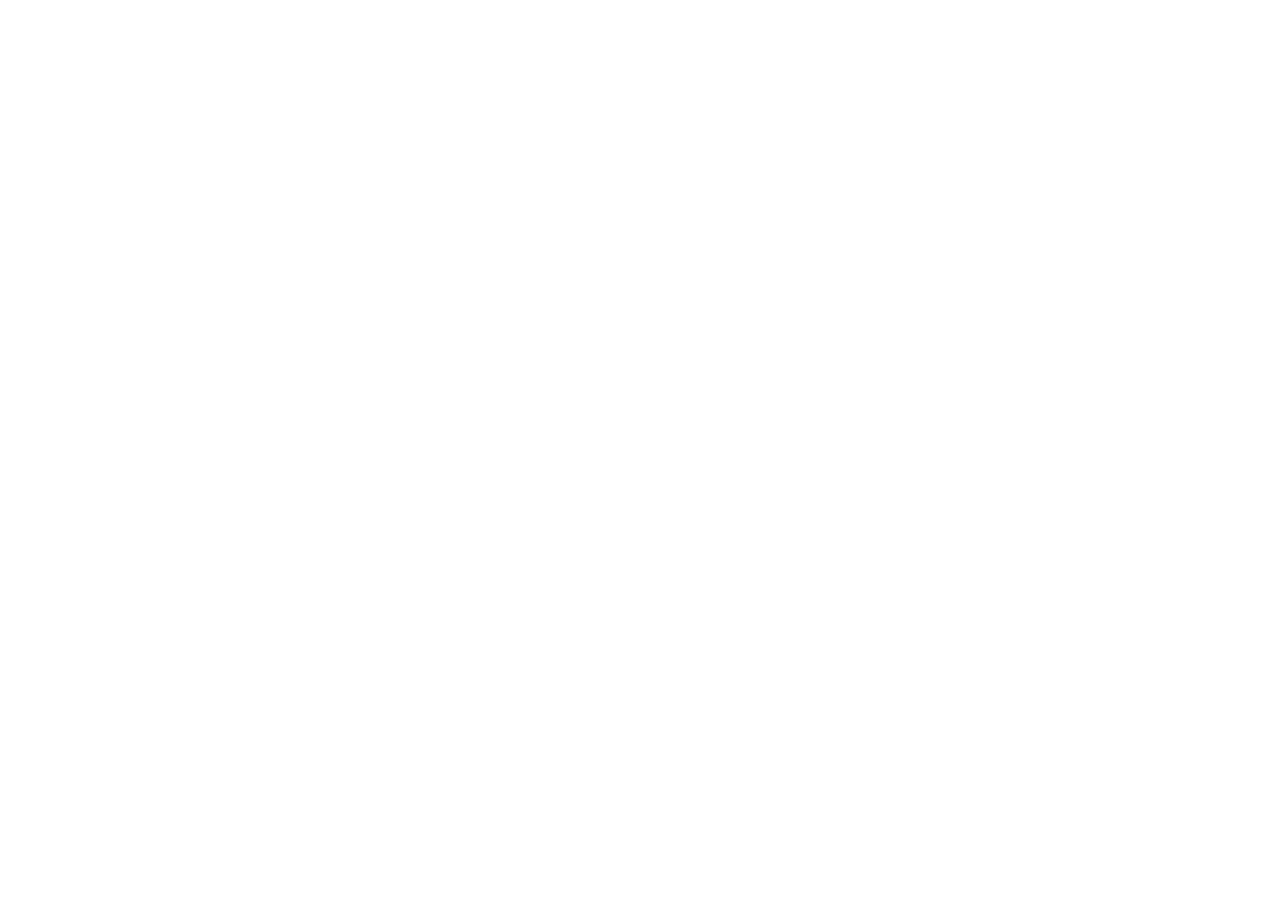
==== index.html @ ed50f5e9 "initial files" ====
<!DOCTYPE html>
<html lang="en">
  <head>
    <meta charset="UTF-8" />
    <meta name="viewport" content="width=device-width, initial-scale=1.0" />
    <title>Shoez</title>
  </head>
  <body></body>
</html>
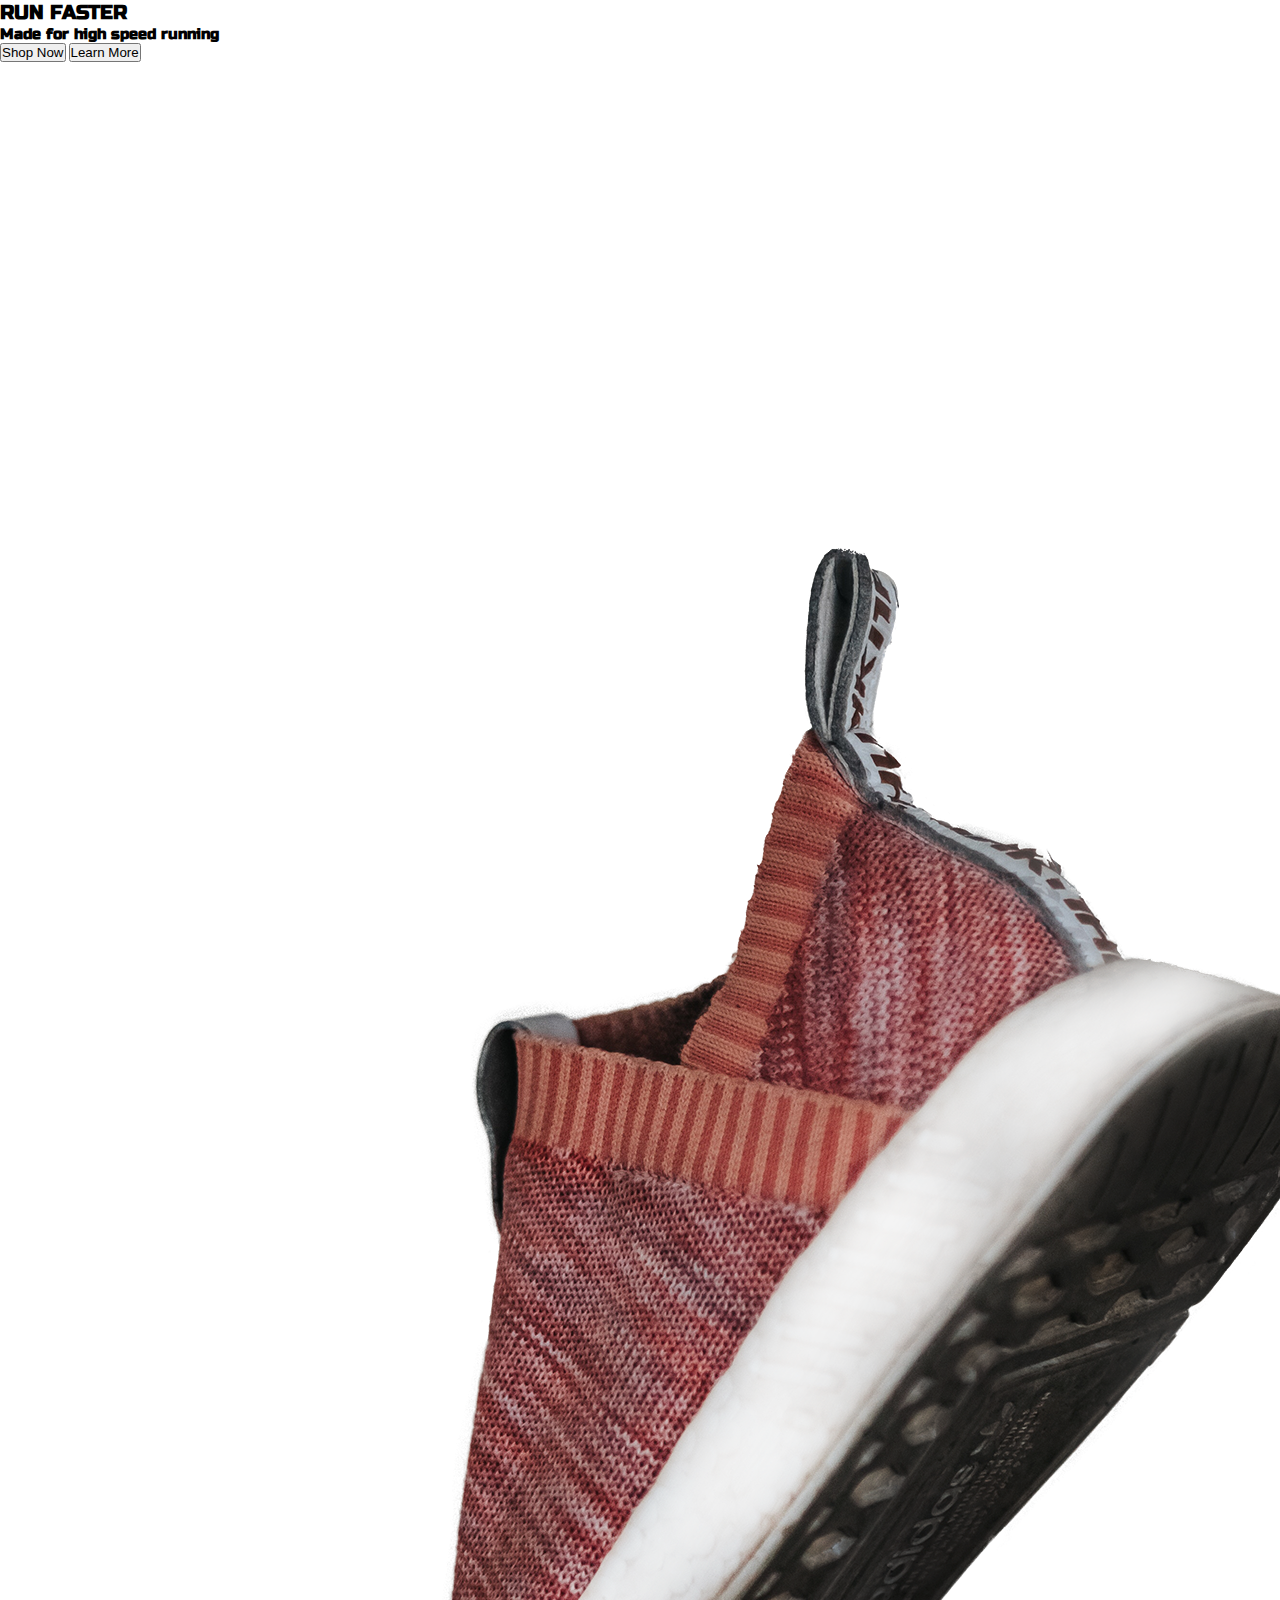
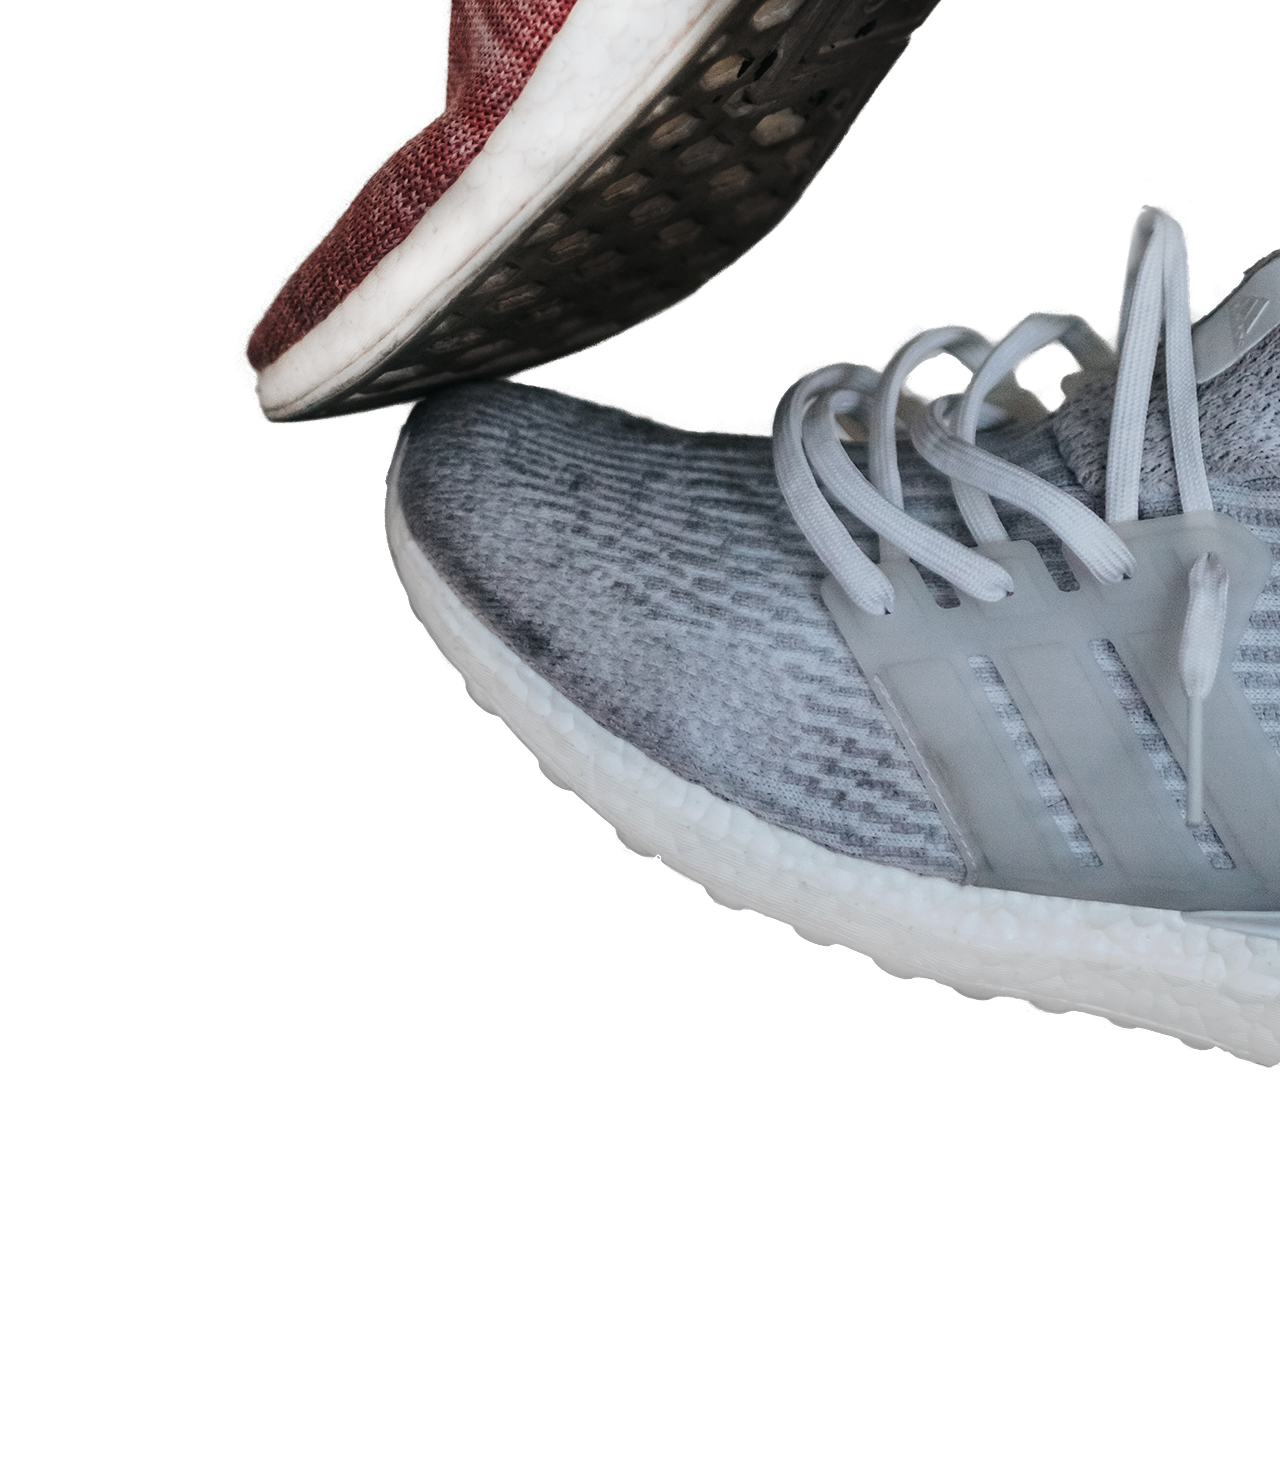
==== commit ba98a6be: "initial strucutre" ====
--- a/index.html
+++ b/index.html
@@ -3,7 +3,28 @@
   <head>
     <meta charset="UTF-8" />
     <meta name="viewport" content="width=device-width, initial-scale=1.0" />
+    <link
+      href="https://fonts.googleapis.com/css2?family=Roboto:ital@1&family=Russo+One&display=swap"
+      rel="stylesheet"
+    />
+    <link rel="stylesheet" href="./styles/style.css" />
     <title>Shoez</title>
   </head>
-  <body></body>
+  <body>
+    <section id="home">
+      <div class="home-wrapper">
+        <div class="info">
+          <h1>RUN FASTER</h1>
+          <h2>Made for high speed running</h2>
+          <div class="buttons">
+            <button class="shop">Shop Now</button>
+            <button class="learn">Learn More</button>
+          </div>
+        </div>
+        <div class="image">
+          <img src="./images/shoes.png" alt="" />
+        </div>
+      </div>
+    </section>
+  </body>
 </html>
--- a/styles/style.css
+++ b/styles/style.css
@@ -0,0 +1,23 @@
+* {
+  padding: 0;
+  margin: 0;
+  -webkit-box-sizing: border-box;
+          box-sizing: border-box;
+}
+
+html {
+  font-size: 62.5%;
+}
+
+body {
+  font-family: "Russo One", sans-serif;
+}
+
+li {
+  font-family: "Roboto", sans-serif;
+}
+
+#home .home-wrapper {
+  min-height: 90vh;
+}
+/*# sourceMappingURL=style.css.map */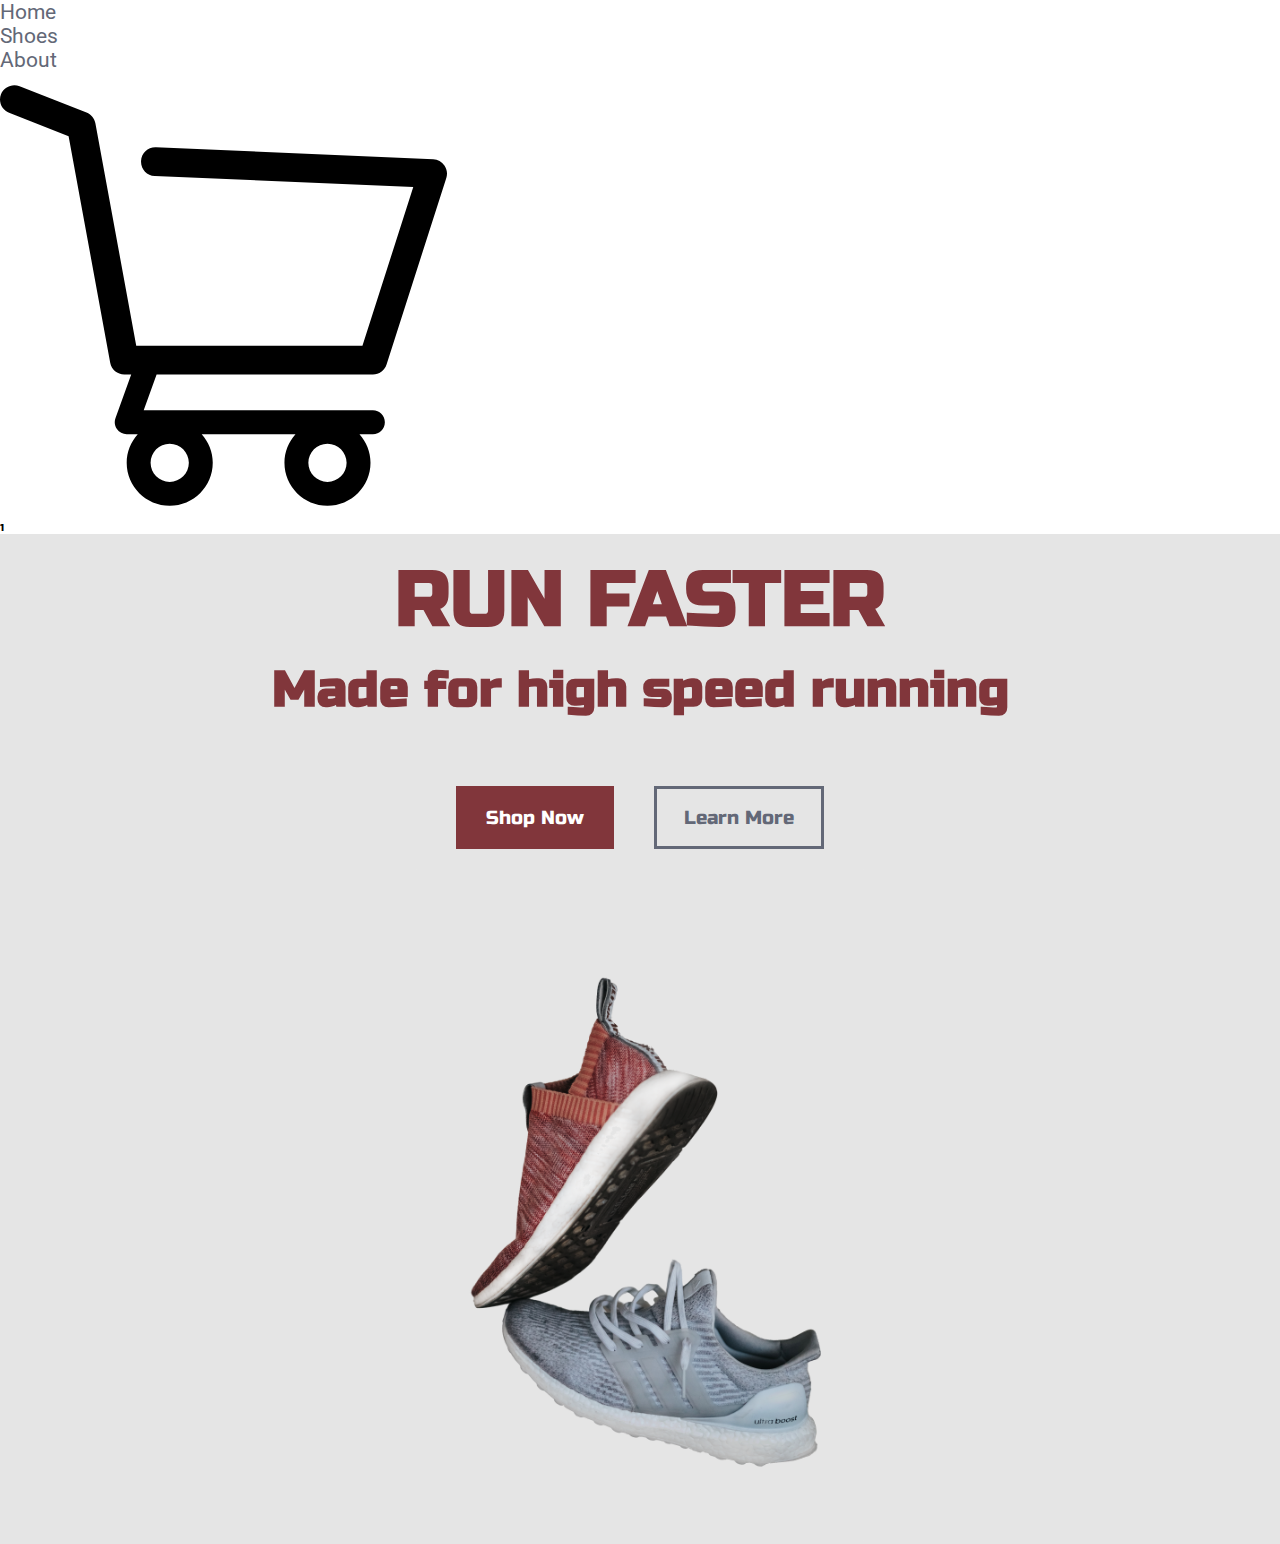
==== commit 0ee63dc1: "initial strucutre/setup" ====
--- a/index.html
+++ b/index.html
@@ -11,6 +11,19 @@
     <title>Shoez</title>
   </head>
   <body>
+    <div class="navbar">
+      <nav>
+        <ul>
+          <li><a href="#">Home</a></li>
+          <li><a href="#">Shoes</a></li>
+          <li><a href="#">About</a></li>
+        </ul>
+        <div class="shopping">
+          <img src="./images/cart.svg" alt="" />
+          <p>1</p>
+        </div>
+      </nav>
+    </div>
     <section id="home">
       <div class="home-wrapper">
         <div class="info">
--- a/styles/style.css
+++ b/styles/style.css
@@ -15,9 +15,96 @@
 
 li {
   font-family: "Roboto", sans-serif;
+  list-style: none;
+}
+
+a {
+  text-decoration: none;
+  font-size: calc(1.2rem + 1vmin);
+  color: #636877;
+}
+
+h1 {
+  font-size: calc(5rem + 3vmin);
+  color: #81363b;
+}
+
+h2 {
+  font-size: calc(3.2rem + 2vmin);
+  color: #81363b;
+}
+
+button {
+  font-family: "Russo One", sans-serif;
+  font-size: calc(1rem + 1vmin);
+  border: none;
+  cursor: pointer;
 }
 
 #home .home-wrapper {
+  background: #e5e5e5;
   min-height: 90vh;
+  display: -webkit-box;
+  display: -ms-flexbox;
+  display: flex;
+  -webkit-box-orient: horizontal;
+  -webkit-box-direction: normal;
+      -ms-flex-direction: row;
+          flex-direction: row;
+  -webkit-box-align: center;
+      -ms-flex-align: center;
+          align-items: center;
+  -webkit-box-pack: center;
+      -ms-flex-pack: center;
+          justify-content: center;
+  -ms-flex-wrap: wrap;
+      flex-wrap: wrap;
+}
+
+#home .home-wrapper .info {
+  padding: 2rem 0rem;
+}
+
+#home .home-wrapper .info h2 {
+  padding-top: calc(0.5rem + 1vmin);
+  padding-bottom: calc(3rem + 4vmin);
+}
+
+#home .home-wrapper .info .buttons button {
+  padding: 2rem 3rem;
+}
+
+#home .home-wrapper .info .buttons .shop {
+  background: #81363b;
+  color: white;
+  margin-right: calc(1rem + 3vmin);
+}
+
+#home .home-wrapper .info .buttons .learn {
+  background: transparent;
+  -webkit-box-shadow: 0px 0px 0px 0.3rem #636877 inset;
+          box-shadow: 0px 0px 0px 0.3rem #636877 inset;
+  color: #636877;
+}
+
+#home .home-wrapper .image {
+  height: auto;
+  min-width: 30rem;
+  width: 35%;
+}
+
+#home .home-wrapper .image img {
+  width: 100%;
+  height: 100%;
+}
+
+@media screen and (max-width: 1296px) {
+  #home .home-wrapper {
+    text-align: center;
+    -webkit-box-orient: vertical;
+    -webkit-box-direction: normal;
+        -ms-flex-direction: column;
+            flex-direction: column;
+  }
 }
 /*# sourceMappingURL=style.css.map */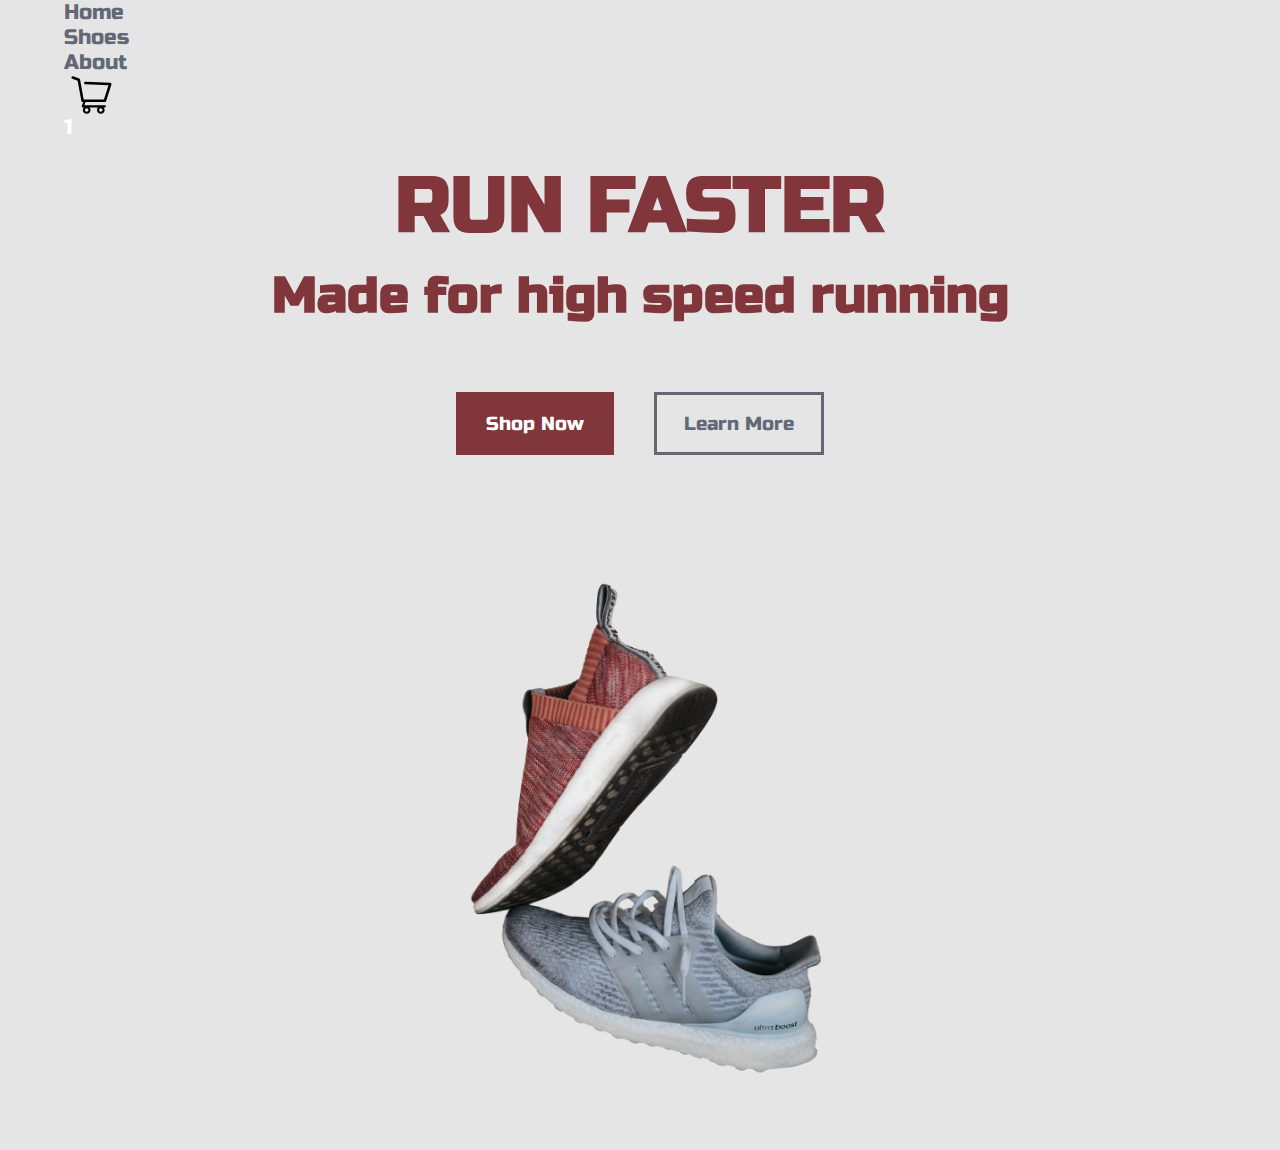
==== commit ffc24f9d: "roboto gives italic styling :/" ====
--- a/index.html
+++ b/index.html
@@ -19,7 +19,9 @@
           <li><a href="#">About</a></li>
         </ul>
         <div class="shopping">
-          <img src="./images/cart.svg" alt="" />
+          <div class="shopping-cart">
+            <img src="./images/cart.svg" alt="" />
+          </div>
           <p>1</p>
         </div>
       </nav>
--- a/styles/style.css
+++ b/styles/style.css
@@ -14,7 +14,6 @@
 }
 
 li {
-  font-family: "Roboto", sans-serif;
   list-style: none;
 }
 
@@ -22,6 +21,11 @@
   text-decoration: none;
   font-size: calc(1.2rem + 1vmin);
   color: #636877;
+}
+
+p {
+  color: white;
+  font-size: calc(1.2rem + 1vmin);
 }
 
 h1 {
@@ -98,6 +102,26 @@
   height: 100%;
 }
 
+.navbar {
+  background: #e5e5e5;
+}
+
+.navbar nav {
+  min-height: 10vh;
+  width: 90%;
+  margin: auto;
+}
+
+.navbar nav .shopping-cart {
+  height: 4rem;
+  width: 5.5rem;
+}
+
+.navbar nav .shopping-cart img {
+  height: 100%;
+  width: 100%;
+}
+
 @media screen and (max-width: 1296px) {
   #home .home-wrapper {
     text-align: center;
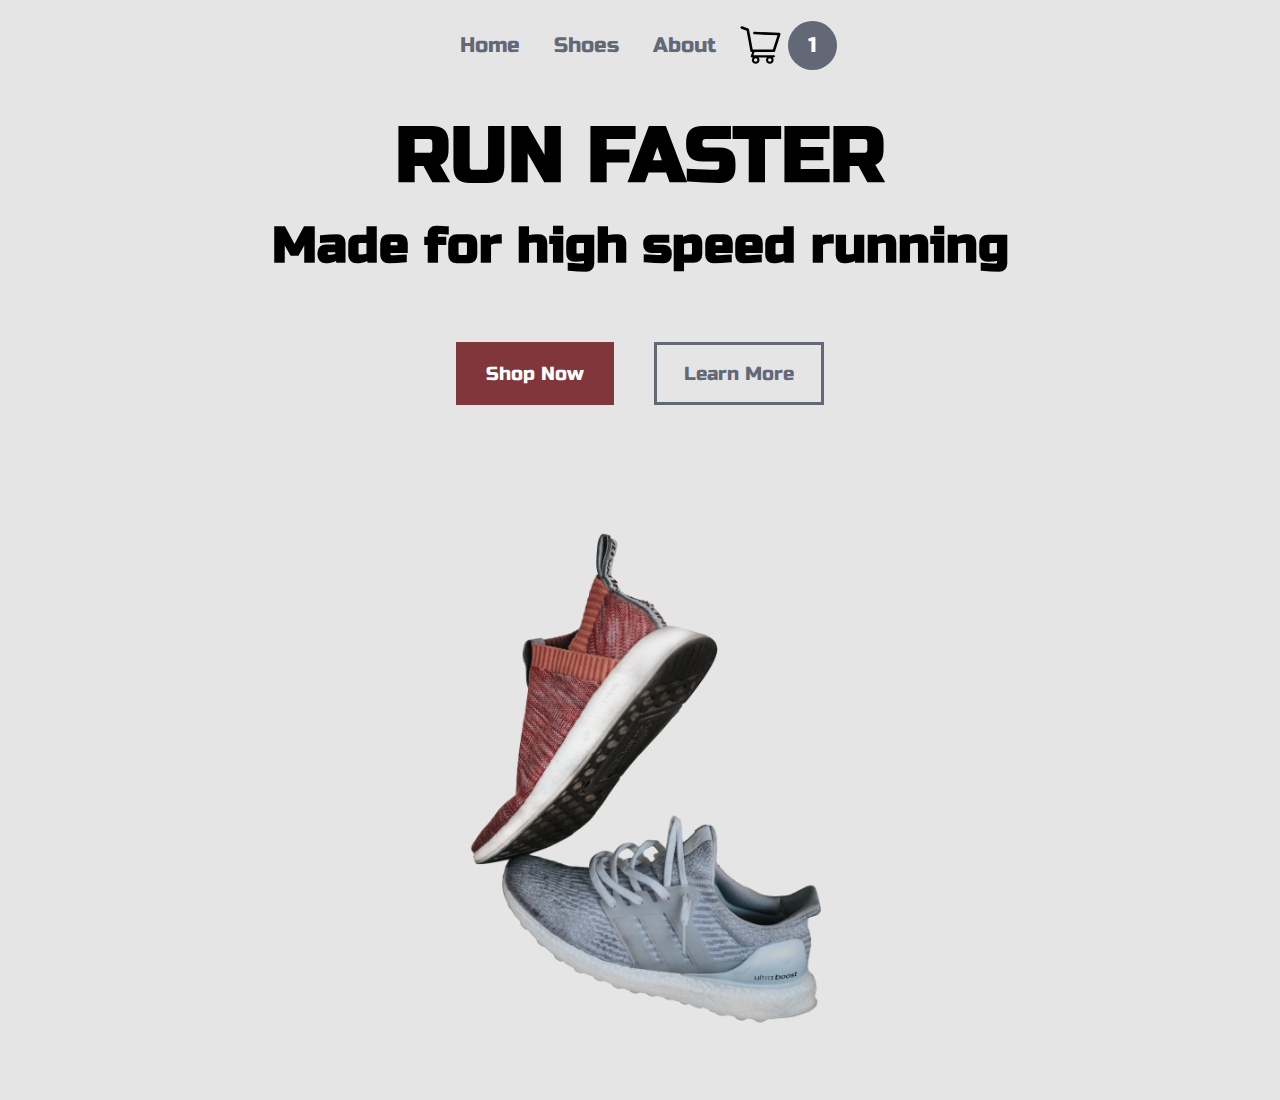
==== commit 13532828: "initial structure/setup" ====
--- a/index.html
+++ b/index.html
@@ -14,8 +14,8 @@
     <div class="navbar">
       <nav>
         <ul>
-          <li><a href="#">Home</a></li>
-          <li><a href="#">Shoes</a></li>
+          <li><a href="./index.html">Home</a></li>
+          <li><a href="./product/index.html">Shoes</a></li>
           <li><a href="#">About</a></li>
         </ul>
         <div class="shopping">
--- a/styles/style.css
+++ b/styles/style.css
@@ -30,12 +30,10 @@
 
 h1 {
   font-size: calc(5rem + 3vmin);
-  color: #81363b;
 }
 
 h2 {
   font-size: calc(3.2rem + 2vmin);
-  color: #81363b;
 }
 
 button {
@@ -108,27 +106,99 @@
 
 .navbar nav {
   min-height: 10vh;
+  padding: 2rem 0rem;
   width: 90%;
   margin: auto;
-}
-
-.navbar nav .shopping-cart {
+  display: -webkit-box;
+  display: -ms-flexbox;
+  display: flex;
+  -webkit-box-orient: horizontal;
+  -webkit-box-direction: normal;
+      -ms-flex-direction: row;
+          flex-direction: row;
+  -webkit-box-align: center;
+      -ms-flex-align: center;
+          align-items: center;
+  -webkit-box-pack: end;
+      -ms-flex-pack: end;
+          justify-content: flex-end;
+}
+
+.navbar nav ul {
+  display: -webkit-box;
+  display: -ms-flexbox;
+  display: flex;
+  -webkit-box-orient: horizontal;
+  -webkit-box-direction: normal;
+      -ms-flex-direction: row;
+          flex-direction: row;
+  -webkit-box-align: none;
+      -ms-flex-align: none;
+          align-items: none;
+  -ms-flex-pack: distribute;
+      justify-content: space-around;
+  -webkit-box-flex: 0.2;
+      -ms-flex: 0.2 1 10rem;
+          flex: 0.2 1 10rem;
+}
+
+.navbar nav ul li {
+  padding: 0rem 1rem;
+}
+
+.navbar nav .shopping {
+  display: -webkit-box;
+  display: -ms-flexbox;
+  display: flex;
+  -webkit-box-orient: horizontal;
+  -webkit-box-direction: normal;
+      -ms-flex-direction: row;
+          flex-direction: row;
+  -webkit-box-align: center;
+      -ms-flex-align: center;
+          align-items: center;
+  -webkit-box-pack: center;
+      -ms-flex-pack: center;
+          justify-content: center;
+}
+
+.navbar nav .shopping p {
+  padding: 1.2rem 2rem;
+  border-radius: 3rem;
+  background: #636877;
+}
+
+.navbar nav .shopping .shopping-cart {
   height: 4rem;
   width: 5.5rem;
 }
 
-.navbar nav .shopping-cart img {
+.navbar nav .shopping .shopping-cart img {
   height: 100%;
   width: 100%;
 }
 
 @media screen and (max-width: 1296px) {
+  .navbar nav {
+    -webkit-box-pack: center;
+        -ms-flex-pack: center;
+            justify-content: center;
+  }
   #home .home-wrapper {
     text-align: center;
+    display: -webkit-box;
+    display: -ms-flexbox;
+    display: flex;
     -webkit-box-orient: vertical;
     -webkit-box-direction: normal;
         -ms-flex-direction: column;
             flex-direction: column;
+    -webkit-box-align: none;
+        -ms-flex-align: none;
+            align-items: none;
+    -webkit-box-pack: start;
+        -ms-flex-pack: start;
+            justify-content: flex-start;
   }
 }
 /*# sourceMappingURL=style.css.map */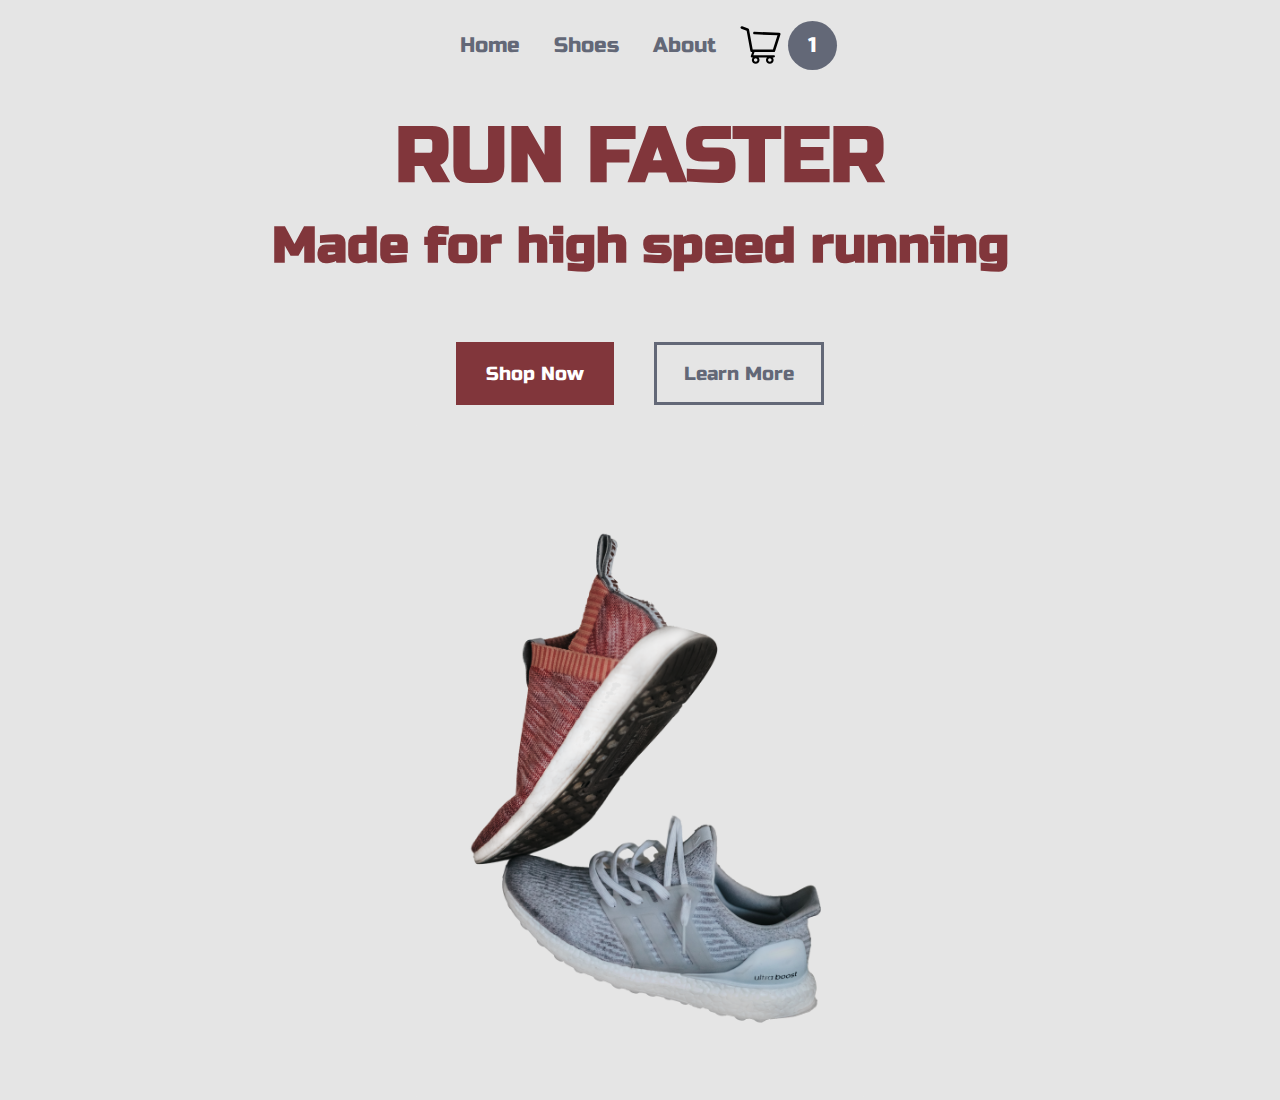
==== commit dcb9ae55: "added circle and other things" ====
--- a/index.html
+++ b/index.html
@@ -16,7 +16,7 @@
         <ul>
           <li><a href="./index.html">Home</a></li>
           <li><a href="./product/index.html">Shoes</a></li>
-          <li><a href="#">About</a></li>
+          <li><a href="./contact/index.html">About</a></li>
         </ul>
         <div class="shopping">
           <div class="shopping-cart">
--- a/styles/style.css
+++ b/styles/style.css
@@ -36,6 +36,25 @@
   font-size: calc(3.2rem + 2vmin);
 }
 
+h3 {
+  font-size: calc(2rem + 1vmin);
+}
+
+label,
+input,
+textarea {
+  font-size: calc(1.2rem + 1vmin);
+}
+
+label {
+  color: white;
+}
+
+input,
+textarea {
+  padding: 1rem;
+}
+
 button {
   font-family: "Russo One", sans-serif;
   font-size: calc(1rem + 1vmin);
@@ -67,9 +86,14 @@
   padding: 2rem 0rem;
 }
 
+#home .home-wrapper .info h1 {
+  color: #81363b;
+}
+
 #home .home-wrapper .info h2 {
   padding-top: calc(0.5rem + 1vmin);
   padding-bottom: calc(3rem + 4vmin);
+  color: #81363b;
 }
 
 #home .home-wrapper .info .buttons button {
@@ -176,6 +200,217 @@
 .navbar nav .shopping .shopping-cart img {
   height: 100%;
   width: 100%;
+}
+
+#product {
+  background: #2a2a2a;
+}
+
+#product .product-wrapper {
+  min-height: 90vh;
+  display: -webkit-box;
+  display: -ms-flexbox;
+  display: flex;
+  -webkit-box-orient: horizontal;
+  -webkit-box-direction: normal;
+      -ms-flex-direction: row;
+          flex-direction: row;
+  -webkit-box-align: center;
+      -ms-flex-align: center;
+          align-items: center;
+  -ms-flex-pack: distribute;
+      justify-content: space-around;
+  -ms-flex-wrap: wrap;
+      flex-wrap: wrap;
+}
+
+#product .product-wrapper .info {
+  color: white;
+  padding: 4rem;
+}
+
+#product .product-wrapper .info h1 {
+  font-weight: lighter;
+}
+
+#product .product-wrapper .info h3 {
+  font-weight: lighter;
+  padding-top: calc(2rem + 2vmin);
+}
+
+#product .product-wrapper .info button {
+  margin-top: calc(2rem + 2vmin);
+  background: #81363b;
+  color: white;
+  padding: 2rem 3rem;
+}
+
+#product .product-wrapper .image-content {
+  background: rgba(196, 196, 196, 0.2);
+  border-radius: 5rem;
+  margin: 5rem;
+  display: -webkit-box;
+  display: -ms-flexbox;
+  display: flex;
+  -webkit-box-orient: vertical;
+  -webkit-box-direction: normal;
+      -ms-flex-direction: column;
+          flex-direction: column;
+  -webkit-box-align: center;
+      -ms-flex-align: center;
+          align-items: center;
+  -webkit-box-pack: center;
+      -ms-flex-pack: center;
+          justify-content: center;
+}
+
+#product .product-wrapper .image-content .image {
+  height: auto;
+  width: 100%;
+}
+
+#product .product-wrapper .image-content .image img {
+  height: 100%;
+  width: 100%;
+}
+
+#product .product-wrapper .image-content .circles {
+  display: -webkit-box;
+  display: -ms-flexbox;
+  display: flex;
+  -webkit-box-orient: horizontal;
+  -webkit-box-direction: normal;
+      -ms-flex-direction: row;
+          flex-direction: row;
+  -webkit-box-align: none;
+      -ms-flex-align: none;
+          align-items: none;
+  -ms-flex-pack: distribute;
+      justify-content: space-around;
+  width: 90%;
+  padding-bottom: 3vmin;
+}
+
+#product .product-wrapper .image-content .circles .circle {
+  text-align: center;
+}
+
+#product .product-wrapper .image-content .circles .circle svg {
+  height: calc(50% + 8vmin);
+  width: calc(50% + 8vmin);
+}
+
+#product .product-wrapper .image-content .circles .circle1 {
+  fill: #ff444b;
+}
+
+#product .product-wrapper .image-content .circles .circle2 {
+  fill: #8044ff;
+}
+
+#product .product-wrapper .image-content .circles .circle3 {
+  fill: #44ff8f;
+}
+
+#contact {
+  overflow: hidden;
+}
+
+#contact .contact-wrapper {
+  min-height: 90vh;
+  display: -webkit-box;
+  display: -ms-flexbox;
+  display: flex;
+  -webkit-box-orient: horizontal;
+  -webkit-box-direction: normal;
+      -ms-flex-direction: row;
+          flex-direction: row;
+  -webkit-box-align: center;
+      -ms-flex-align: center;
+          align-items: center;
+  -ms-flex-pack: distribute;
+      justify-content: space-around;
+  position: relative;
+  -ms-flex-wrap: wrap;
+      flex-wrap: wrap;
+}
+
+#contact .contact-wrapper .form {
+  width: 25%;
+  -webkit-box-flex: 0.1;
+      -ms-flex: 0.1 1 40rem;
+          flex: 0.1 1 40rem;
+}
+
+#contact .contact-wrapper .form form {
+  width: 100%;
+}
+
+#contact .contact-wrapper .form form .info-box {
+  display: -webkit-box;
+  display: -ms-flexbox;
+  display: flex;
+  -webkit-box-orient: vertical;
+  -webkit-box-direction: normal;
+      -ms-flex-direction: column;
+          flex-direction: column;
+  -webkit-box-align: none;
+      -ms-flex-align: none;
+          align-items: none;
+  -webkit-box-pack: none;
+      -ms-flex-pack: none;
+          justify-content: none;
+  margin-top: 5rem;
+}
+
+#contact .contact-wrapper .form form .info-box input {
+  margin-top: 2rem;
+  border: 0.3rem solid #81363b;
+}
+
+#contact .contact-wrapper .form form .info-box textarea {
+  margin-top: 2rem;
+  border: 0.3rem solid #81363b;
+}
+
+#contact .contact-wrapper .form form .info-box-message input {
+  line-height: calc(10rem + 10vmin);
+}
+
+#contact .contact-wrapper .form form .button {
+  display: -webkit-box;
+  display: -ms-flexbox;
+  display: flex;
+  -webkit-box-orient: horizontal;
+  -webkit-box-direction: normal;
+      -ms-flex-direction: row;
+          flex-direction: row;
+  -webkit-box-align: center;
+      -ms-flex-align: center;
+          align-items: center;
+  -webkit-box-pack: center;
+      -ms-flex-pack: center;
+          justify-content: center;
+}
+
+#contact .contact-wrapper .form form .button button {
+  margin-top: calc(2rem + 2vmin);
+  background: #81363b;
+  color: white;
+  padding: 2rem 3rem;
+}
+
+#contact .contact-wrapper .form::before {
+  content: "";
+  position: absolute;
+  height: 150%;
+  width: 100%;
+  left: 40%;
+  top: -25%;
+  border-radius: 100%;
+  display: block;
+  background: #2a2a2a;
+  z-index: -1;
 }
 
 @media screen and (max-width: 1296px) {
@@ -200,5 +435,8 @@
         -ms-flex-pack: start;
             justify-content: flex-start;
   }
+  #product .product-wrapper {
+    text-align: center;
+  }
 }
 /*# sourceMappingURL=style.css.map */